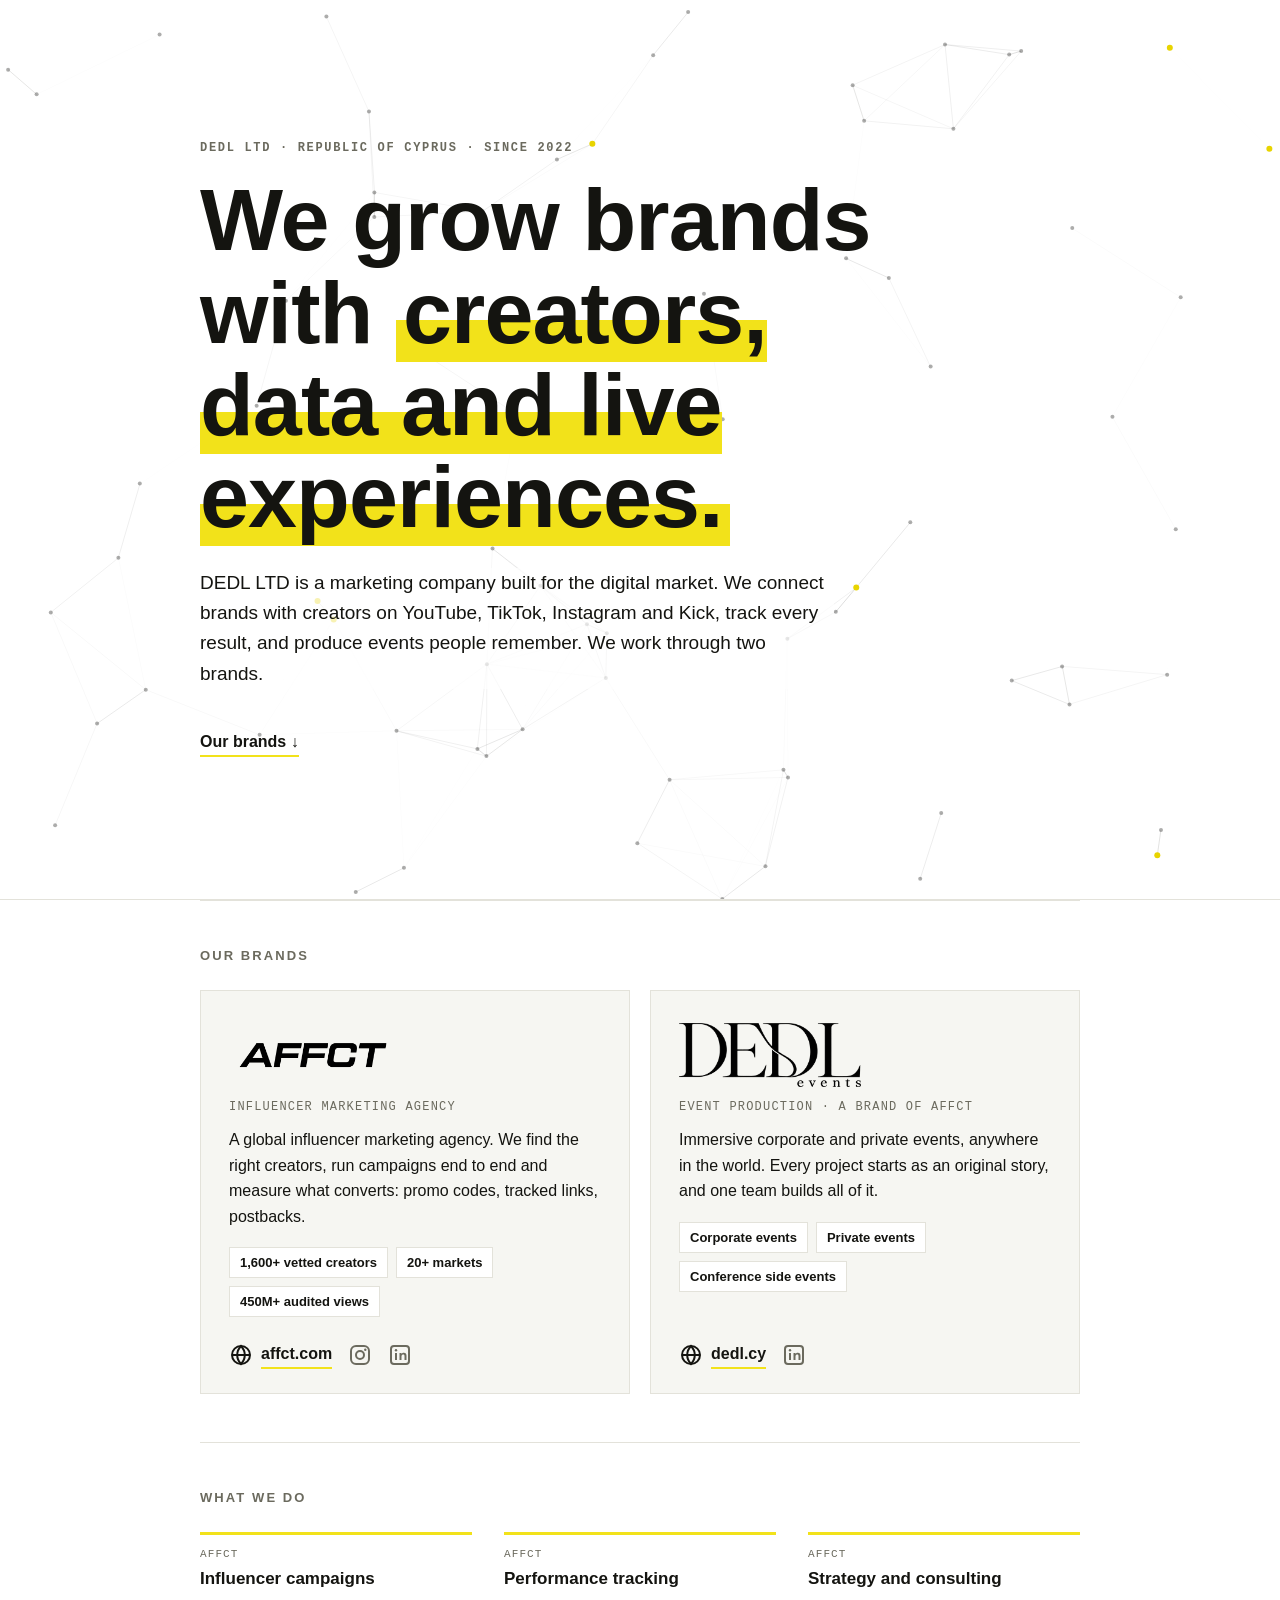
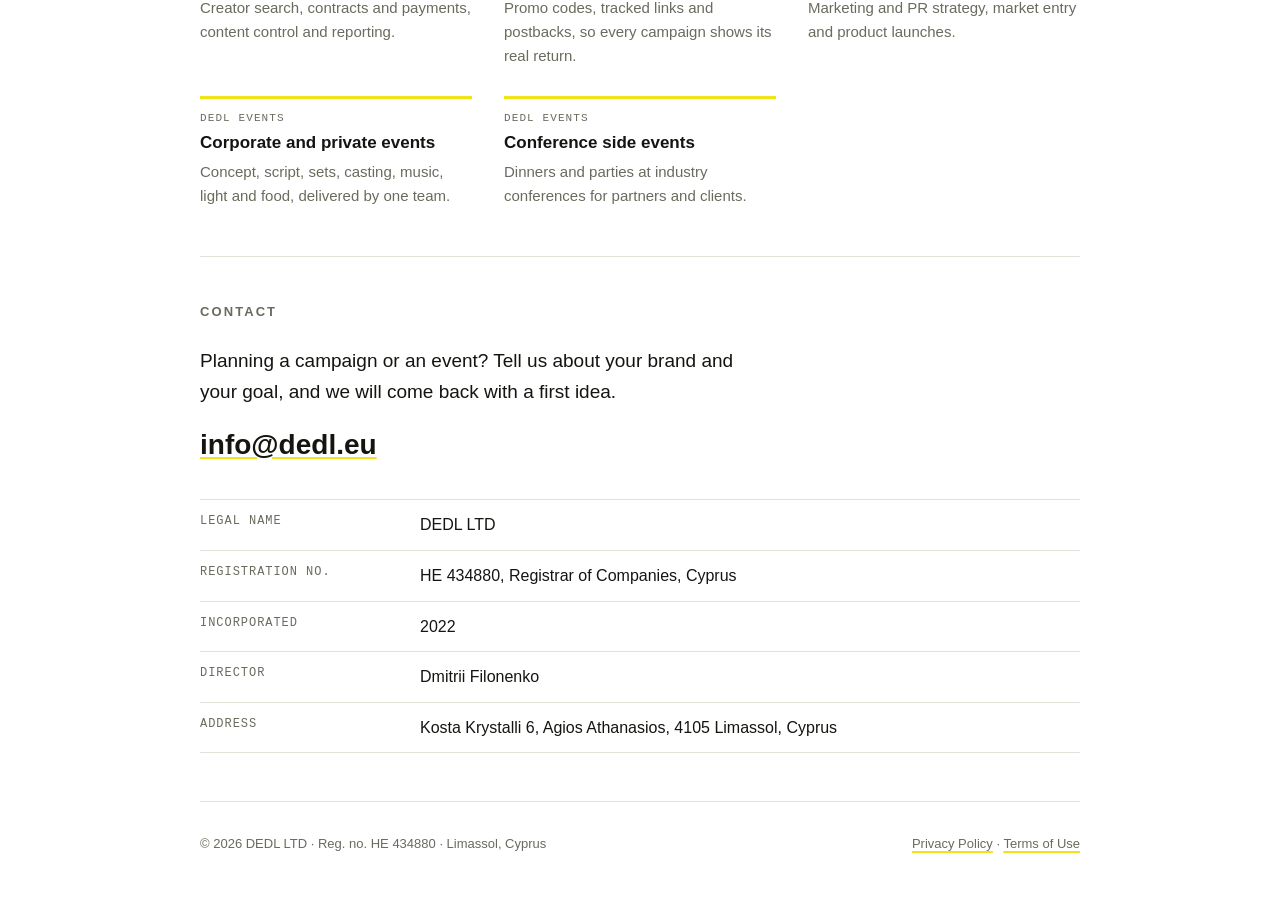
==== index.html @ c87e8627 "DEDL LTD corporate site Co-Authored-By: Claude Opus 5.5 <noreply@anthropic.com> Claude-Session: http" ====
<!doctype html><html lang="en"><head><meta charset="utf-8"><meta name="viewport" content="width=device-width,initial-scale=1">
<title>DEDL LTD</title><meta name="description" content="DEDL LTD (HE 434880) is a Cyprus company running AFFCT Influence Marketing Agency and DEDL Events."><link rel="stylesheet" href="style.css"></head><body>
<header class="screen">
  <canvas id="net" aria-hidden="true"></canvas>
  <div class="wrap hero">
    <p class="eyebrow">DEDL LTD · Republic of Cyprus · Since 2022</p>
    <h1>We grow brands with <em>creators, data and live experiences.</em></h1>
    <p class="lead">DEDL LTD is a marketing company built for the digital market. We connect brands with creators on YouTube, TikTok, Instagram and Kick, track every result, and produce events people remember. We work through two brands.</p>
    <a class="down" href="#brands">Our brands ↓</a>
  </div>
</header>

<div class="wrap">
<main>
  <section id="brands" aria-labelledby="h-brands">
    <h2 id="h-brands">Our brands</h2>
    <div class="brands">
      <article class="brand affct">
        <a class="logo" href="https://affct.com/" target="_blank" rel="noopener noreferrer" aria-label="AFFCT website"><img src="affct-logo.png" alt="AFFCT" width="630" height="240"></a>
        <p class="kind">Influencer marketing agency</p>
        <p>A global influencer marketing agency. We find the right creators, run campaigns end to end and measure what converts: promo codes, tracked links, postbacks.</p>
        <ul class="facts"><li>1,600+ vetted creators</li><li>20+ markets</li><li>450M+ audited views</li></ul>
        <div class="links">
          <a href="https://affct.com/" target="_blank" rel="noopener noreferrer" aria-label="AFFCT website"><svg viewBox="0 0 24 24" aria-hidden="true"><circle cx="12" cy="12" r="9" fill="none" stroke="currentColor" stroke-width="2"/><path d="M3 12h18M12 3c2.5 2.6 3.8 5.6 3.8 9s-1.3 6.4-3.8 9c-2.5-2.6-3.8-5.6-3.8-9S9.5 5.6 12 3z" fill="none" stroke="currentColor" stroke-width="2"/></svg><span>affct.com</span></a>
          <a class="icon" href="https://www.instagram.com/affct.official" target="_blank" rel="noopener noreferrer" aria-label="AFFCT on Instagram"><svg viewBox="0 0 24 24" aria-hidden="true"><rect x="3" y="3" width="18" height="18" rx="5" fill="none" stroke="currentColor" stroke-width="2"/><circle cx="12" cy="12" r="4" fill="none" stroke="currentColor" stroke-width="2"/><circle cx="17.3" cy="6.7" r="1.2" fill="currentColor"/></svg></a>
          <a class="icon" href="https://www.linkedin.com/company/affct" target="_blank" rel="noopener noreferrer" aria-label="AFFCT on LinkedIn"><svg viewBox="0 0 24 24" aria-hidden="true"><rect x="3" y="3" width="18" height="18" rx="3" fill="none" stroke="currentColor" stroke-width="2"/><rect x="7" y="10" width="2" height="7" fill="currentColor"/><circle cx="8" cy="7.2" r="1.2" fill="currentColor"/><path d="M11.5 17v-7h2v1.1c.5-.8 1.4-1.3 2.4-1.3 1.8 0 2.6 1.1 2.6 3V17h-2v-3.9c0-1-.4-1.6-1.2-1.6-.9 0-1.8.6-1.8 1.8V17z" fill="currentColor"/></svg></a>
        </div>
      </article>
      <article class="brand events">
        <a class="logo" href="https://dedl.cy/" target="_blank" rel="noopener noreferrer" aria-label="DEDL Events website"><img src="dedl-events-logo.webp" alt="DEDL Events" width="600" height="215"></a>
        <p class="kind">Event production · a brand of AFFCT</p>
        <p>Immersive corporate and private events, anywhere in the world. Every project starts as an original story, and one team builds all of it.</p>
        <ul class="facts"><li>Corporate events</li><li>Private events</li><li>Conference side events</li></ul>
        <div class="links">
          <a href="https://dedl.cy/" target="_blank" rel="noopener noreferrer" aria-label="DEDL Events website"><svg viewBox="0 0 24 24" aria-hidden="true"><circle cx="12" cy="12" r="9" fill="none" stroke="currentColor" stroke-width="2"/><path d="M3 12h18M12 3c2.5 2.6 3.8 5.6 3.8 9s-1.3 6.4-3.8 9c-2.5-2.6-3.8-5.6-3.8-9S9.5 5.6 12 3z" fill="none" stroke="currentColor" stroke-width="2"/></svg><span>dedl.cy</span></a>
          <a class="icon" href="https://www.linkedin.com/company/dedl-events" target="_blank" rel="noopener noreferrer" aria-label="DEDL Events on LinkedIn"><svg viewBox="0 0 24 24" aria-hidden="true"><rect x="3" y="3" width="18" height="18" rx="3" fill="none" stroke="currentColor" stroke-width="2"/><rect x="7" y="10" width="2" height="7" fill="currentColor"/><circle cx="8" cy="7.2" r="1.2" fill="currentColor"/><path d="M11.5 17v-7h2v1.1c.5-.8 1.4-1.3 2.4-1.3 1.8 0 2.6 1.1 2.6 3V17h-2v-3.9c0-1-.4-1.6-1.2-1.6-.9 0-1.8.6-1.8 1.8V17z" fill="currentColor"/></svg></a>
        </div>
      </article>
    </div>
  </section>

  <section id="services" aria-labelledby="h-services">
    <h2 id="h-services">What we do</h2>
    <div class="services">
      <div class="svc"><span class="by">AFFCT</span><h3>Influencer campaigns</h3><p>Creator search, contracts and payments, content control and reporting.</p></div>
      <div class="svc"><span class="by">AFFCT</span><h3>Performance tracking</h3><p>Promo codes, tracked links and postbacks, so every campaign shows its real return.</p></div>
      <div class="svc"><span class="by">AFFCT</span><h3>Strategy and consulting</h3><p>Marketing and PR strategy, market entry and product launches.</p></div>
      <div class="svc"><span class="by">DEDL Events</span><h3>Corporate and private events</h3><p>Concept, script, sets, casting, music, light and food, delivered by one team.</p></div>
      <div class="svc"><span class="by">DEDL Events</span><h3>Conference side events</h3><p>Dinners and parties at industry conferences for partners and clients.</p></div>
    </div>
  </section>

  <section id="contact" aria-labelledby="h-contact">
    <h2 id="h-contact">Contact</h2>
    <p class="pitch">Planning a campaign or an event? Tell us about your brand and your goal, and we will come back with a first idea.</p>
    <p class="contact"><a href="mailto:info@dedl.eu">info@dedl.eu</a></p>
    <dl class="ledger">
      <dt>Legal name</dt><dd>DEDL LTD</dd>
      <dt>Registration no.</dt><dd>HE 434880, Registrar of Companies, Cyprus</dd>
      <dt>Incorporated</dt><dd>2022</dd>
      <dt>Director</dt><dd>Dmitrii Filonenko</dd>
      <dt>Address</dt><dd>Kosta Krystalli 6, Agios Athanasios, 4105 Limassol, Cyprus</dd>
    </dl>
  </section>
</main>

<footer>
  <span>© 2026 DEDL LTD · Reg. no. HE 434880 · Limassol, Cyprus</span>
  <span><a href="privacy.html" target="_blank" rel="noopener noreferrer">Privacy Policy</a> · <a href="terms.html" target="_blank" rel="noopener noreferrer">Terms of Use</a></span>
</footer>
</div>
<script>
(function(){
  var c=document.getElementById('net'); if(!c||!c.getContext) return;
  var x=c.getContext('2d'), w,h,dpr,pts=[], reduce=window.matchMedia&&matchMedia('(prefers-reduced-motion: reduce)').matches;
  function size(){ dpr=Math.min(window.devicePixelRatio||1,2); w=c.clientWidth; h=c.clientHeight; c.width=w*dpr; c.height=h*dpr; x.setTransform(dpr,0,0,dpr,0,0);
    var n=Math.round(Math.min(90,Math.max(30,w*h/16000))); pts=[];
    for(var i=0;i<n;i++) pts.push({x:Math.random()*w,y:Math.random()*h,vx:(Math.random()-.5)*.35,vy:(Math.random()-.5)*.35,hot:Math.random()<.12}); }
  function draw(){ x.clearRect(0,0,w,h); var L=Math.min(150,w/6);
    for(var i=0;i<pts.length;i++){ var p=pts[i];
      if(!reduce){ p.x+=p.vx; p.y+=p.vy; if(p.x<0||p.x>w) p.vx*=-1; if(p.y<0||p.y>h) p.vy*=-1; }
      for(var j=i+1;j<pts.length;j++){ var q=pts[j],dx=p.x-q.x,dy=p.y-q.y,d=Math.sqrt(dx*dx+dy*dy);
        if(d<L){ x.strokeStyle='rgba(20,20,16,'+(0.14*(1-d/L))+')'; x.lineWidth=1; x.beginPath(); x.moveTo(p.x,p.y); x.lineTo(q.x,q.y); x.stroke(); } } }
    for(var k=0;k<pts.length;k++){ var r=pts[k]; x.fillStyle=r.hot?'#e8d400':'rgba(20,20,16,.35)'; x.beginPath(); x.arc(r.x,r.y,r.hot?3:2,0,6.283); x.fill(); }
    if(!reduce) requestAnimationFrame(draw); }
  size(); draw(); window.addEventListener('resize',function(){ size(); if(reduce) draw(); });
})();
</script>
</body></html>
---- style.css ----
/* Layout: single column on white; yellow marker highlight carries over from the neon draft; brands as two side-by-side blocks */
:root{
  --ink:#ffffff; --panel:#f6f6f2; --line:#e3e2da;
  --neon:#f2e21a; --text:#141410; --muted:#6b6a5e; --link:#141410; --affct:#6b3cf5; --events:#c8102e;
  --display:"Arial Black","Helvetica Neue",Helvetica,Arial,sans-serif;
  --body:"Helvetica Neue",Helvetica,Arial,system-ui,sans-serif;
  --mono:ui-monospace,"SFMono-Regular",Menlo,Consolas,monospace;
  color-scheme:light;
}
*{box-sizing:border-box}
html{background:var(--ink)}
body{margin:0;background:var(--ink);color:var(--text);font:16px/1.6 var(--body);
  padding-left:max(16px,env(safe-area-inset-left,0px));padding-right:max(16px,env(safe-area-inset-right,0px))}
.wrap{max-width:880px;margin:0 auto}
a{color:var(--link);text-underline-offset:3px;text-decoration-color:var(--neon);text-decoration-thickness:2px}
a:focus-visible{outline:2px solid var(--text);outline-offset:3px}
header.top{display:flex;justify-content:space-between;align-items:center;gap:16px;flex-wrap:wrap;padding-block:24px;border-bottom:1px solid var(--line)}
.mark{font:900 22px/1 var(--display);letter-spacing:.08em;color:var(--text);text-decoration:none;background:linear-gradient(transparent 55%,var(--neon) 55%);padding:0 2px}
nav{display:flex;gap:20px;flex-wrap:wrap;font-size:14px;letter-spacing:.04em}
nav a{color:var(--text);text-decoration:none}
nav a:hover{text-decoration:underline;text-decoration-color:var(--neon);text-decoration-thickness:2px}
.hero{padding-block:72px 56px}
.eyebrow{font:600 12px/1 var(--mono);letter-spacing:.14em;text-transform:uppercase;color:var(--muted);margin:0 0 20px}
h1{font:900 clamp(34px,6vw,60px)/1.05 var(--display);margin:0 0 24px;text-wrap:balance;letter-spacing:-.01em}
h1 em{font-style:normal;background:linear-gradient(transparent 58%,var(--neon) 58%);padding:0 .08em}
.lead{font-size:19px;max-width:60ch;color:var(--text);margin:0}
section{padding-block:48px;border-top:1px solid var(--line)}
h2{font:900 13px/1 var(--display);letter-spacing:.16em;text-transform:uppercase;color:var(--muted);margin:0 0 28px}
.lines{display:grid;grid-template-columns:1fr;gap:20px}
.line{background:var(--panel);border:1px solid var(--line);padding:24px;min-width:0}
.line.main{border-color:var(--neon)}
.line h3{font:900 22px/1.2 var(--display);margin:0 0 6px}
.tag{font:500 12px/1 var(--mono);letter-spacing:.1em;text-transform:uppercase;color:var(--muted);margin:0 0 14px}
.line p{margin:0 0 10px;max-width:62ch}
.line ul{margin:0;padding-left:18px;color:var(--text)}
.sub{margin-top:18px;padding-top:18px;border-top:1px dashed var(--line);display:grid;gap:18px}
.sub h4{font:700 17px/1.3 var(--body);margin:0 0 4px;color:var(--text)}
.sub h4 span{color:var(--muted);font-weight:400;font-size:14px}
.about p{max-width:62ch;margin:0 0 12px}
dl.ledger{display:grid;grid-template-columns:minmax(140px,220px) 1fr;margin:0;border-top:1px solid var(--line)}
dl.ledger dt,dl.ledger dd{margin:0;padding:12px 0;border-bottom:1px solid var(--line);min-width:0}
dl.ledger dt{font:500 12px/1.6 var(--mono);letter-spacing:.08em;text-transform:uppercase;color:var(--muted);padding-right:16px}
dl.ledger dd{font-variant-numeric:tabular-nums}
footer{padding-block:32px 48px;border-top:1px solid var(--line);font-size:13px;color:var(--muted);display:flex;justify-content:space-between;gap:12px;flex-wrap:wrap}
footer a{color:var(--muted)}
.legal h1{font-size:clamp(28px,5vw,40px)}
.legal h2{margin-top:36px;margin-bottom:12px}
.legal p,.legal li{max-width:68ch}
@media (max-width:560px){dl.ledger{grid-template-columns:1fr} dl.ledger dt{border-bottom:0;padding-bottom:0} .hero{padding-block:48px 40px}}
@media (prefers-reduced-motion:reduce){*{transition:none!important}}

.screen{position:relative;min-height:100vh;min-height:100svh;display:flex;align-items:center;margin-left:calc(-1*max(16px,env(safe-area-inset-left,0px)));margin-right:calc(-1*max(16px,env(safe-area-inset-right,0px)));padding-left:max(16px,env(safe-area-inset-left,0px));padding-right:max(16px,env(safe-area-inset-right,0px));overflow:hidden;border-bottom:1px solid var(--line)}
#net{position:absolute;inset:0;width:100%;height:100%;display:block}
.screen .hero{position:relative;width:100%;padding-block:96px}
.screen h1{font-size:clamp(40px,7.5vw,88px);max-width:14ch}
.screen .lead{background:rgba(255,255,255,.7)}
.down{display:inline-block;margin-top:40px;font-weight:600;text-decoration:none;border-bottom:2px solid var(--neon)}
.brands{display:grid;grid-template-columns:repeat(auto-fit,minmax(min(100%,340px),1fr));gap:20px}
.brand{background:var(--panel);border:1px solid var(--line);padding:32px 28px 24px;display:flex;flex-direction:column;gap:14px;min-width:0}
.brand p{margin:0}
.kind{font:500 12px/1 var(--mono);letter-spacing:.1em;text-transform:uppercase;color:var(--muted)}
.logo{display:block;height:64px;text-decoration:none;color:var(--text);transition:color .3s ease}
.logo img{display:block;height:100%;width:auto;max-width:100%;filter:grayscale(1) brightness(0);transition:filter .3s ease}
.brand:hover .logo img,.logo:focus-visible img{filter:none}
.wordmark{display:flex;align-items:center;height:100%;font:900 52px/1 var(--display);letter-spacing:-.01em}
.affct:hover .logo,.affct .logo:focus-visible{color:var(--affct)}
.facts{margin:4px 0 0;padding:0;list-style:none;display:flex;flex-wrap:wrap;gap:8px}
.facts li{font:600 13px/1 var(--body);padding:8px 10px;background:var(--ink);border:1px solid var(--line)}
.links{margin-top:auto;padding-top:10px;display:flex;align-items:center;gap:16px}
.links a{display:inline-flex;align-items:center;gap:8px;color:var(--text);text-decoration:none;font-weight:600}
.links svg{width:24px;height:24px;flex:none}
.links a.icon{color:var(--muted)}
.links a:hover,.links a:focus-visible{color:var(--text)}
.links a:first-child span{border-bottom:2px solid var(--neon)}
.services{display:grid;grid-template-columns:repeat(auto-fit,minmax(min(100%,250px),1fr));gap:28px 32px}
.svc{min-width:0;border-top:3px solid var(--neon);padding-top:14px}
.svc h3{font:700 17px/1.3 var(--body);margin:0 0 6px}
.svc p{margin:0;color:var(--muted);font-size:15px}
.svc .by{font:500 11px/1 var(--mono);letter-spacing:.1em;text-transform:uppercase;color:var(--muted);display:block;margin-bottom:8px}
.pitch{font-size:19px;max-width:52ch;margin:0 0 20px}
.contact{display:flex;flex-wrap:wrap;gap:12px 40px;font:700 clamp(22px,3vw,28px)/1.3 var(--body);margin:0 0 36px}
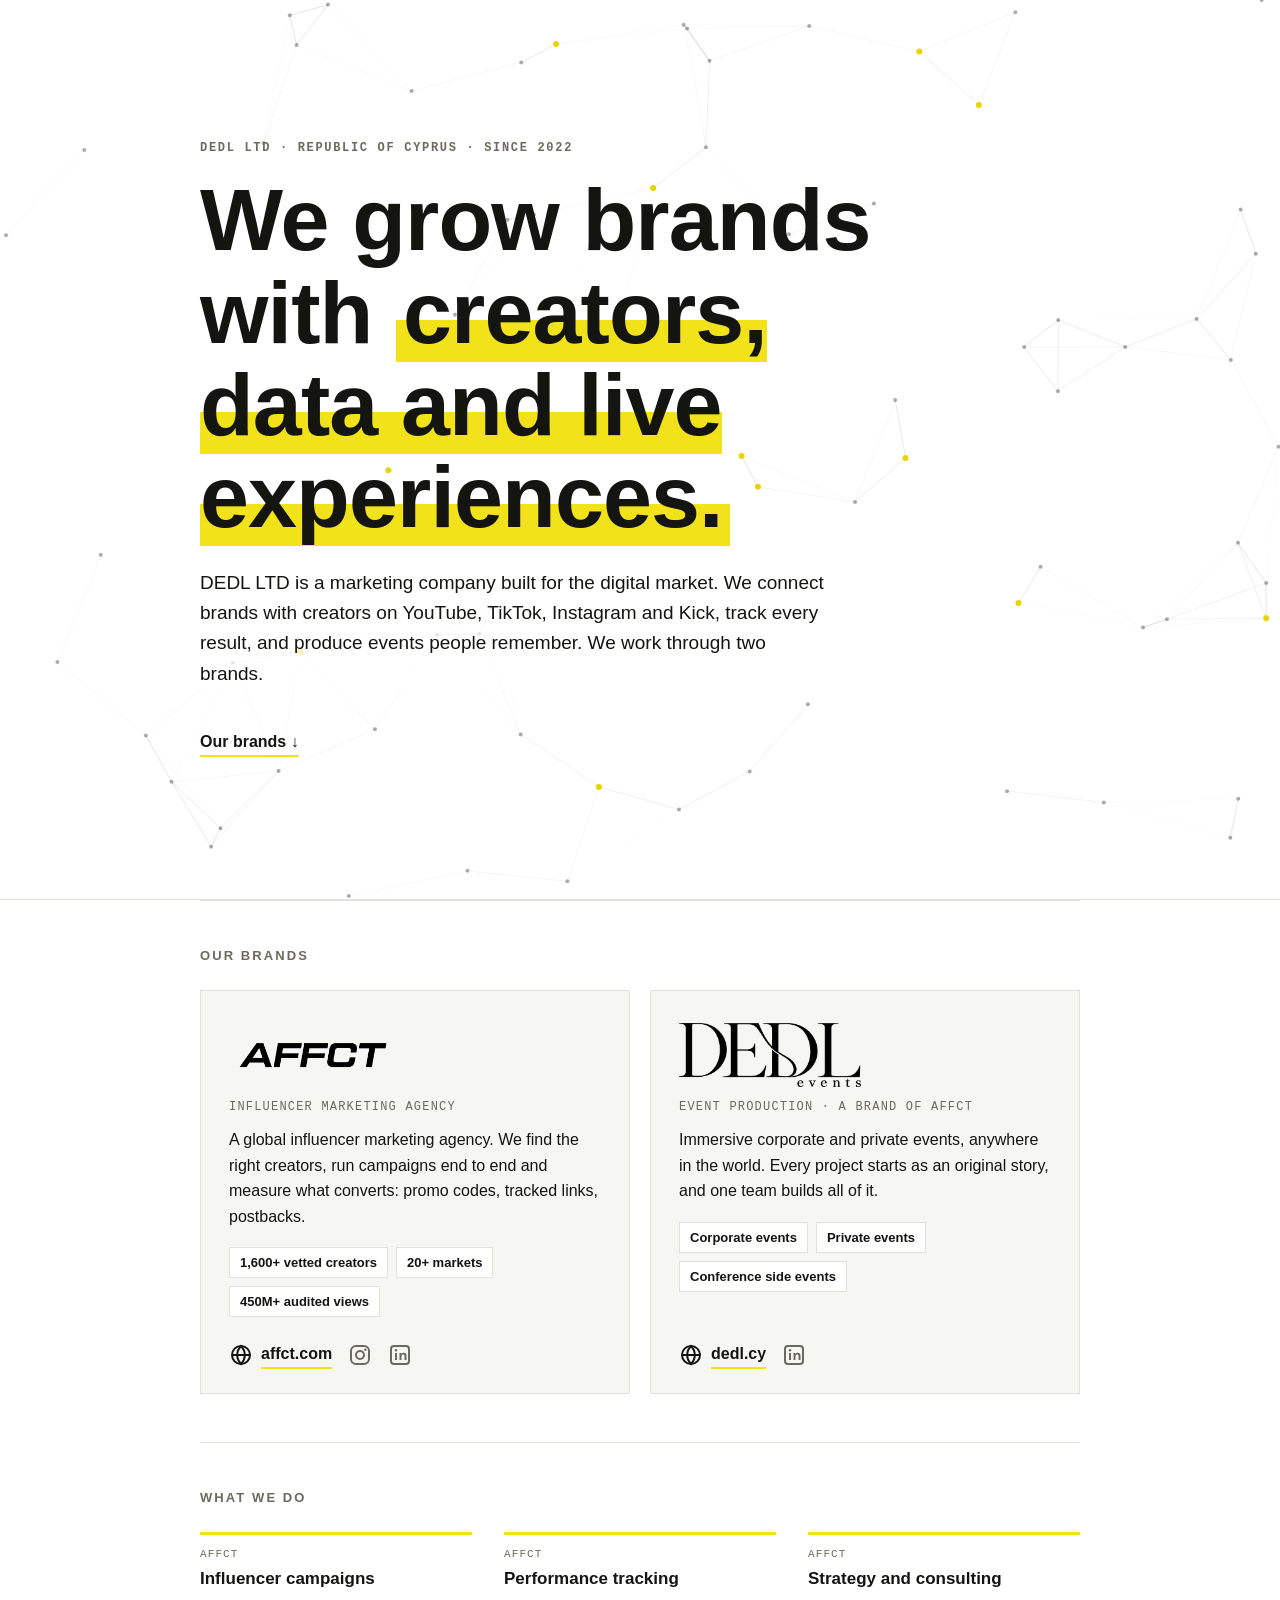
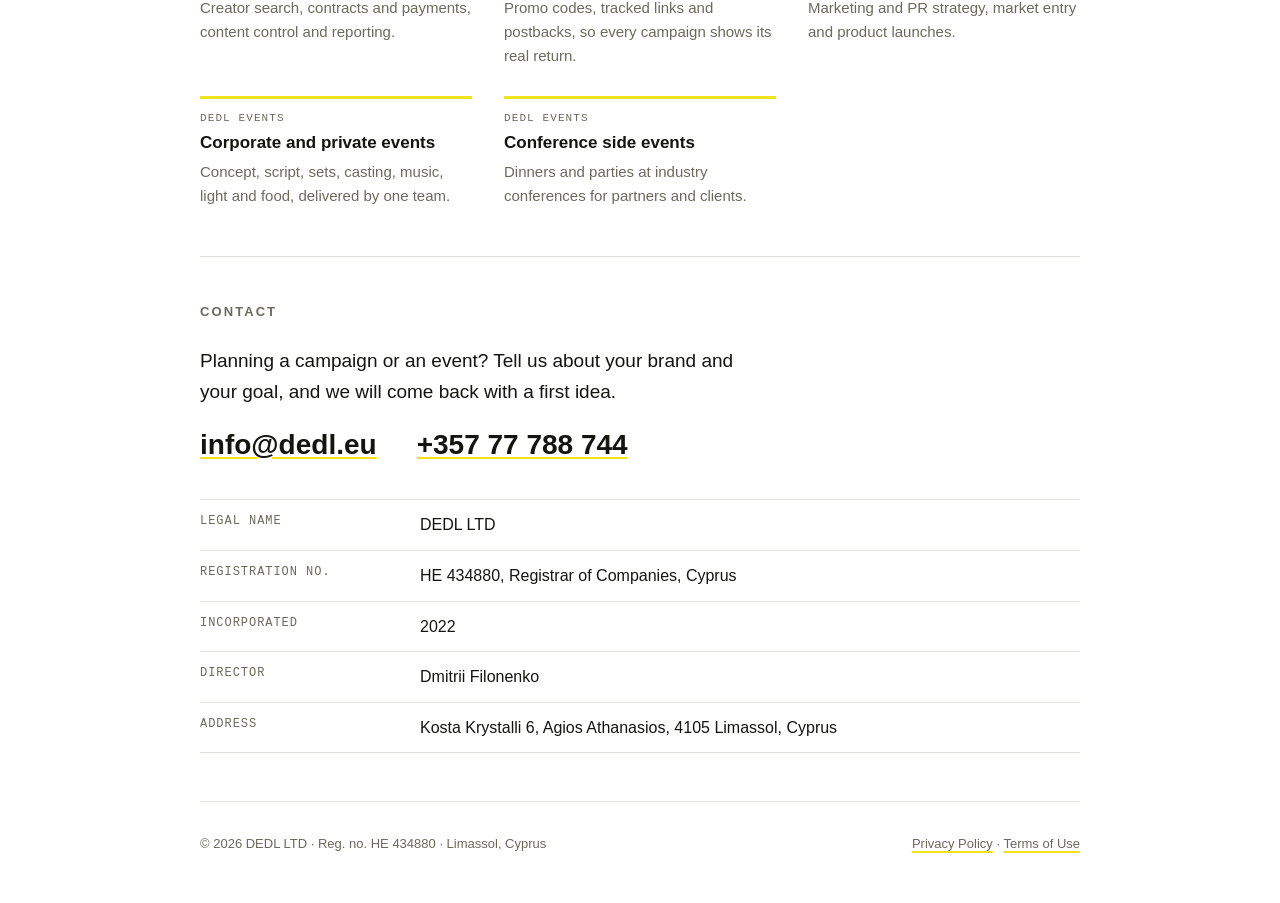
==== commit cea5e2dc: "Add official phone number Co-Authored-By: Claude Opus 5.5 <noreply@anthropic.com> Claude-Session: ht" ====
--- a/index.html
+++ b/index.html
@@ -53,7 +53,7 @@
   <section id="contact" aria-labelledby="h-contact">
     <h2 id="h-contact">Contact</h2>
     <p class="pitch">Planning a campaign or an event? Tell us about your brand and your goal, and we will come back with a first idea.</p>
-    <p class="contact"><a href="mailto:info@dedl.eu">info@dedl.eu</a></p>
+    <p class="contact"><a href="mailto:info@dedl.eu">info@dedl.eu</a><a href="tel:+35777788744">+357 77 788 744</a></p>
     <dl class="ledger">
       <dt>Legal name</dt><dd>DEDL LTD</dd>
       <dt>Registration no.</dt><dd>HE 434880, Registrar of Companies, Cyprus</dd>
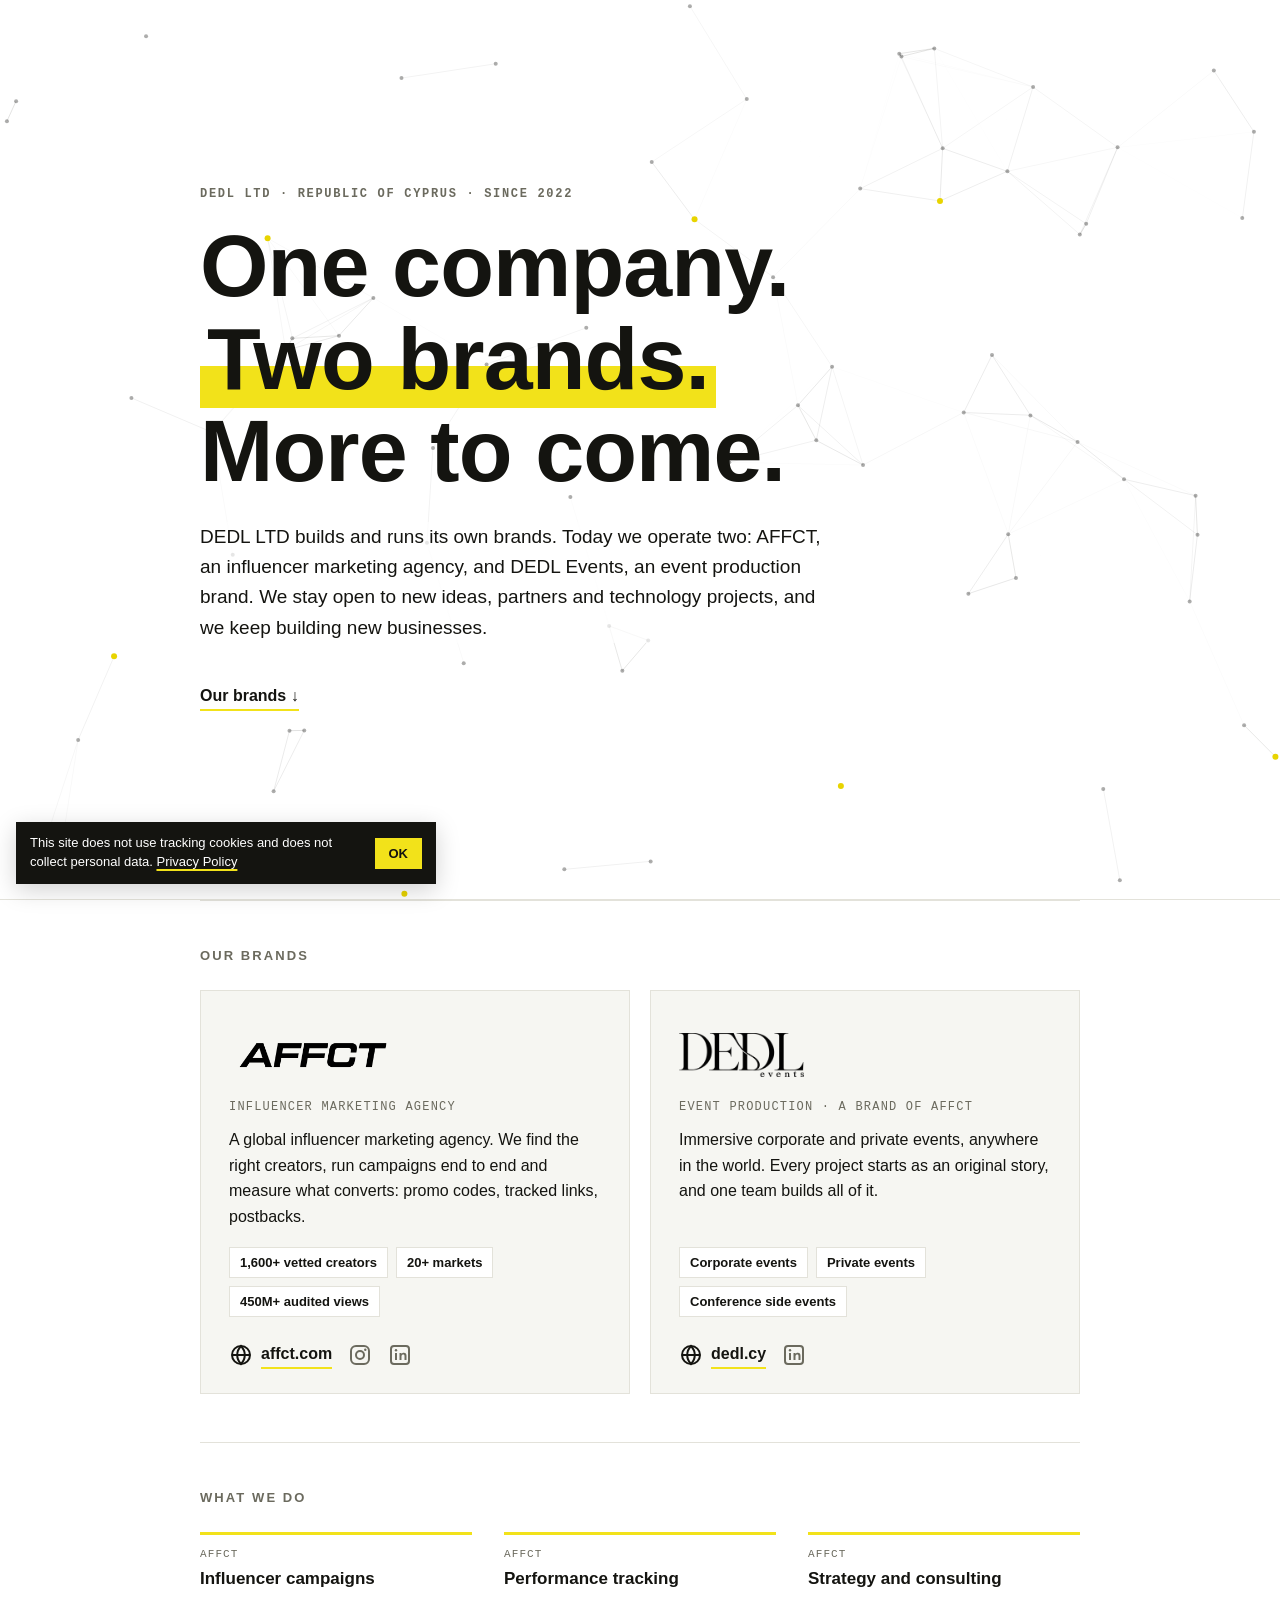
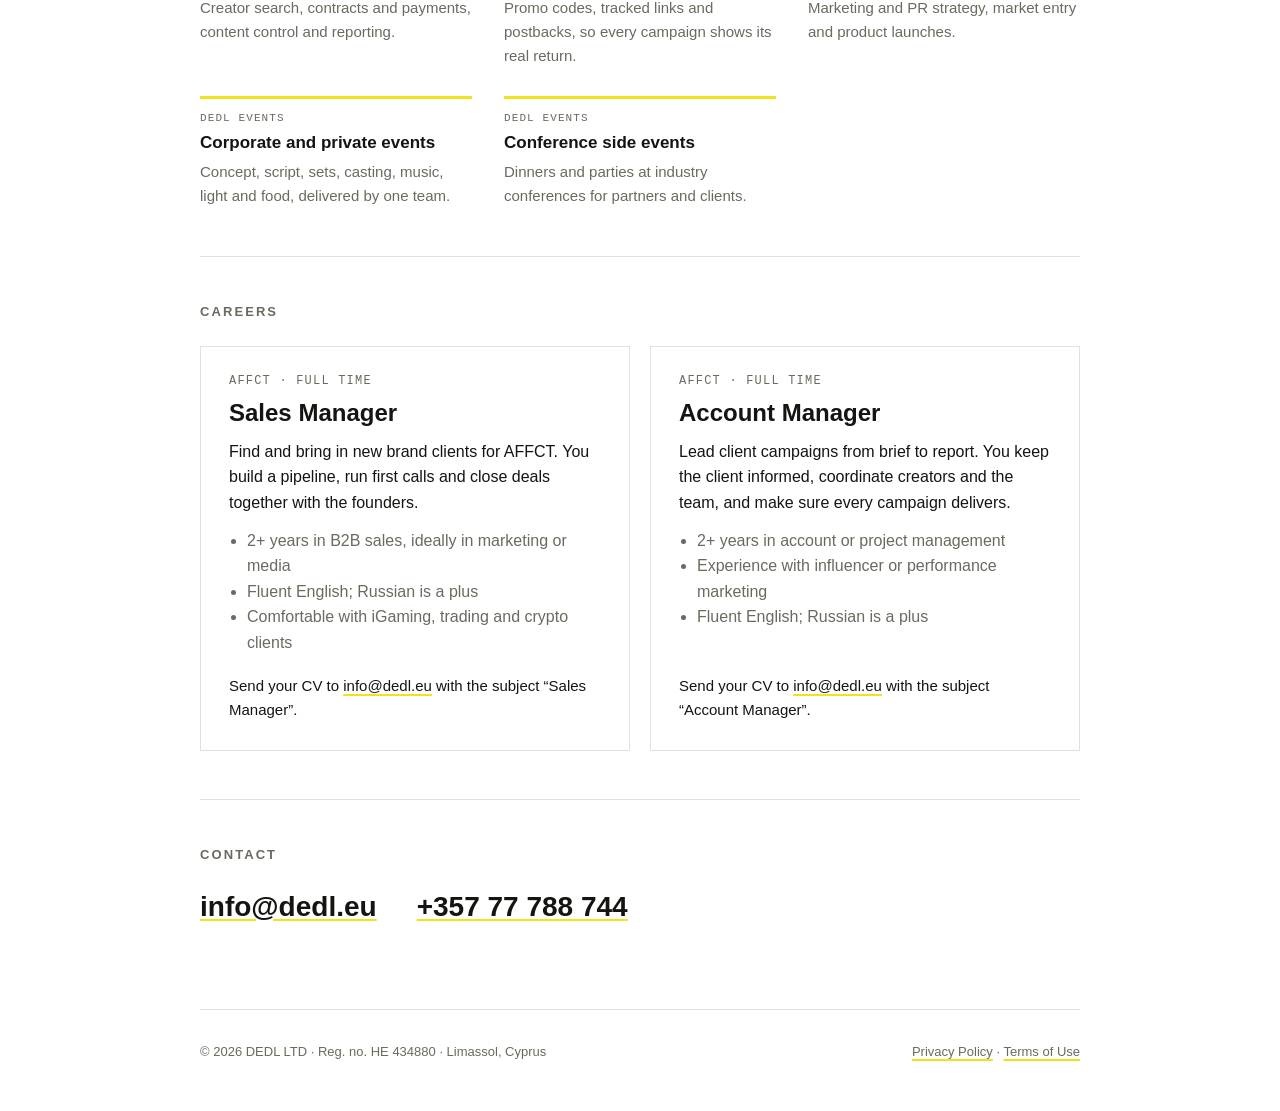
==== commit 8a80d369: "Reposition as brand-building company, add careers and privacy notice, remove address Co-Authored-By:" ====
--- a/index.html
+++ b/index.html
@@ -1,11 +1,11 @@
 <!doctype html><html lang="en"><head><meta charset="utf-8"><meta name="viewport" content="width=device-width,initial-scale=1">
-<title>DEDL LTD</title><meta name="description" content="DEDL LTD (HE 434880) is a Cyprus company running AFFCT Influence Marketing Agency and DEDL Events."><link rel="stylesheet" href="style.css"></head><body>
+<title>DEDL LTD</title><meta name="description" content="DEDL LTD (HE 434880) is a Cyprus company that builds and runs its own brands: AFFCT and DEDL Events."><link rel="stylesheet" href="style.css"></head><body>
 <header class="screen">
   <canvas id="net" aria-hidden="true"></canvas>
   <div class="wrap hero">
     <p class="eyebrow">DEDL LTD · Republic of Cyprus · Since 2022</p>
-    <h1>We grow brands with <em>creators, data and live experiences.</em></h1>
-    <p class="lead">DEDL LTD is a marketing company built for the digital market. We connect brands with creators on YouTube, TikTok, Instagram and Kick, track every result, and produce events people remember. We work through two brands.</p>
+    <h1>One company. <em>Two brands.</em> More to come.</h1>
+    <p class="lead">DEDL LTD builds and runs its own brands. Today we operate two: AFFCT, an influencer marketing agency, and DEDL Events, an event production brand. We stay open to new ideas, partners and technology projects, and we keep building new businesses.</p>
     <a class="down" href="#brands">Our brands ↓</a>
   </div>
 </header>
@@ -50,17 +50,29 @@
     </div>
   </section>
 
+  <section id="careers" aria-labelledby="h-careers">
+    <h2 id="h-careers">Careers</h2>
+    <div class="jobs">
+      <article class="job">
+        <p class="kind">AFFCT · Full time</p>
+        <h3>Sales Manager</h3>
+        <p>Find and bring in new brand clients for AFFCT. You build a pipeline, run first calls and close deals together with the founders.</p>
+        <ul><li>2+ years in B2B sales, ideally in marketing or media</li><li>Fluent English; Russian is a plus</li><li>Comfortable with iGaming, trading and crypto clients</li></ul>
+        <p class="apply">Send your CV to <a href="mailto:info@dedl.eu?subject=Sales%20Manager">info@dedl.eu</a> with the subject “Sales Manager”.</p>
+      </article>
+      <article class="job">
+        <p class="kind">AFFCT · Full time</p>
+        <h3>Account Manager</h3>
+        <p>Lead client campaigns from brief to report. You keep the client informed, coordinate creators and the team, and make sure every campaign delivers.</p>
+        <ul><li>2+ years in account or project management</li><li>Experience with influencer or performance marketing</li><li>Fluent English; Russian is a plus</li></ul>
+        <p class="apply">Send your CV to <a href="mailto:info@dedl.eu?subject=Account%20Manager">info@dedl.eu</a> with the subject “Account Manager”.</p>
+      </article>
+    </div>
+  </section>
+
   <section id="contact" aria-labelledby="h-contact">
     <h2 id="h-contact">Contact</h2>
-    <p class="pitch">Planning a campaign or an event? Tell us about your brand and your goal, and we will come back with a first idea.</p>
     <p class="contact"><a href="mailto:info@dedl.eu">info@dedl.eu</a><a href="tel:+35777788744">+357 77 788 744</a></p>
-    <dl class="ledger">
-      <dt>Legal name</dt><dd>DEDL LTD</dd>
-      <dt>Registration no.</dt><dd>HE 434880, Registrar of Companies, Cyprus</dd>
-      <dt>Incorporated</dt><dd>2022</dd>
-      <dt>Director</dt><dd>Dmitrii Filonenko</dd>
-      <dt>Address</dt><dd>Kosta Krystalli 6, Agios Athanasios, 4105 Limassol, Cyprus</dd>
-    </dl>
   </section>
 </main>
 
@@ -86,4 +98,16 @@
   size(); draw(); window.addEventListener('resize',function(){ size(); if(reduce) draw(); });
 })();
 </script>
+<div class="notice" id="notice" role="region" aria-label="Privacy notice" hidden>
+  <p>This site does not use tracking cookies and does not collect personal data. <a href="privacy.html" target="_blank" rel="noopener noreferrer">Privacy Policy</a></p>
+  <button type="button" id="notice-ok">OK</button>
+</div>
+<script>
+(function(){
+  var n=document.getElementById('notice'), k='dedl-notice-ok', seen=false;
+  try{ seen=localStorage.getItem(k)==='1'; }catch(e){}
+  if(!seen) n.hidden=false;
+  document.getElementById('notice-ok').addEventListener('click',function(){ n.hidden=true; try{ localStorage.setItem(k,'1'); }catch(e){} });
+})();
+</script>
 </body></html>
--- a/style.css
+++ b/style.css
@@ -56,7 +56,7 @@
 .screen .lead{background:rgba(255,255,255,.7)}
 .down{display:inline-block;margin-top:40px;font-weight:600;text-decoration:none;border-bottom:2px solid var(--neon)}
 .brands{display:grid;grid-template-columns:repeat(auto-fit,minmax(min(100%,340px),1fr));gap:20px}
-.brand{background:var(--panel);border:1px solid var(--line);padding:32px 28px 24px;display:flex;flex-direction:column;gap:14px;min-width:0}
+.brand{background:var(--panel);border:1px solid var(--line);padding:32px 28px 24px;display:grid;grid-row:span 5;grid-template-rows:subgrid;row-gap:14px;min-width:0}
 .brand p{margin:0}
 .kind{font:500 12px/1 var(--mono);letter-spacing:.1em;text-transform:uppercase;color:var(--muted)}
 .logo{display:block;height:64px;text-decoration:none;color:var(--text);transition:color .3s ease}
@@ -66,7 +66,7 @@
 .affct:hover .logo,.affct .logo:focus-visible{color:var(--affct)}
 .facts{margin:4px 0 0;padding:0;list-style:none;display:flex;flex-wrap:wrap;gap:8px}
 .facts li{font:600 13px/1 var(--body);padding:8px 10px;background:var(--ink);border:1px solid var(--line)}
-.links{margin-top:auto;padding-top:10px;display:flex;align-items:center;gap:16px}
+.links{align-self:end;padding-top:10px;display:flex;align-items:center;gap:16px}
 .links a{display:inline-flex;align-items:center;gap:8px;color:var(--text);text-decoration:none;font-weight:600}
 .links svg{width:24px;height:24px;flex:none}
 .links a.icon{color:var(--muted)}
@@ -79,3 +79,17 @@
 .svc .by{font:500 11px/1 var(--mono);letter-spacing:.1em;text-transform:uppercase;color:var(--muted);display:block;margin-bottom:8px}
 .pitch{font-size:19px;max-width:52ch;margin:0 0 20px}
 .contact{display:flex;flex-wrap:wrap;gap:12px 40px;font:700 clamp(22px,3vw,28px)/1.3 var(--body);margin:0 0 36px}
+
+.logo{display:flex;align-items:center}
+.events .logo img{height:44px}
+.jobs{display:grid;grid-template-columns:repeat(auto-fit,minmax(min(100%,340px),1fr));gap:20px}
+.job{border:1px solid var(--line);padding:28px;display:flex;flex-direction:column;gap:12px;min-width:0}
+.job h3{font:900 24px/1.15 var(--display);margin:0}
+.job p{margin:0}
+.job ul{margin:0;padding-left:18px;color:var(--muted)}
+.job .apply{margin-top:auto;padding-top:6px;font-size:15px}
+.notice{position:fixed;left:max(16px,env(safe-area-inset-left,0px));bottom:calc(16px + env(safe-area-inset-bottom,0px));z-index:20;max-width:min(420px,calc(100vw - 32px));display:flex;align-items:center;gap:14px;padding:12px 14px;background:var(--text);color:var(--ink);font-size:13px;line-height:1.45;box-shadow:0 6px 24px rgba(0,0,0,.18)}
+.notice p{margin:0}
+.notice a{color:var(--ink);text-decoration-color:var(--neon)}
+.notice button{flex:none;font:700 13px/1 var(--body);padding:9px 14px;border:0;background:var(--neon);color:var(--text);cursor:pointer}
+.notice button:focus-visible{outline:2px solid var(--ink);outline-offset:2px}
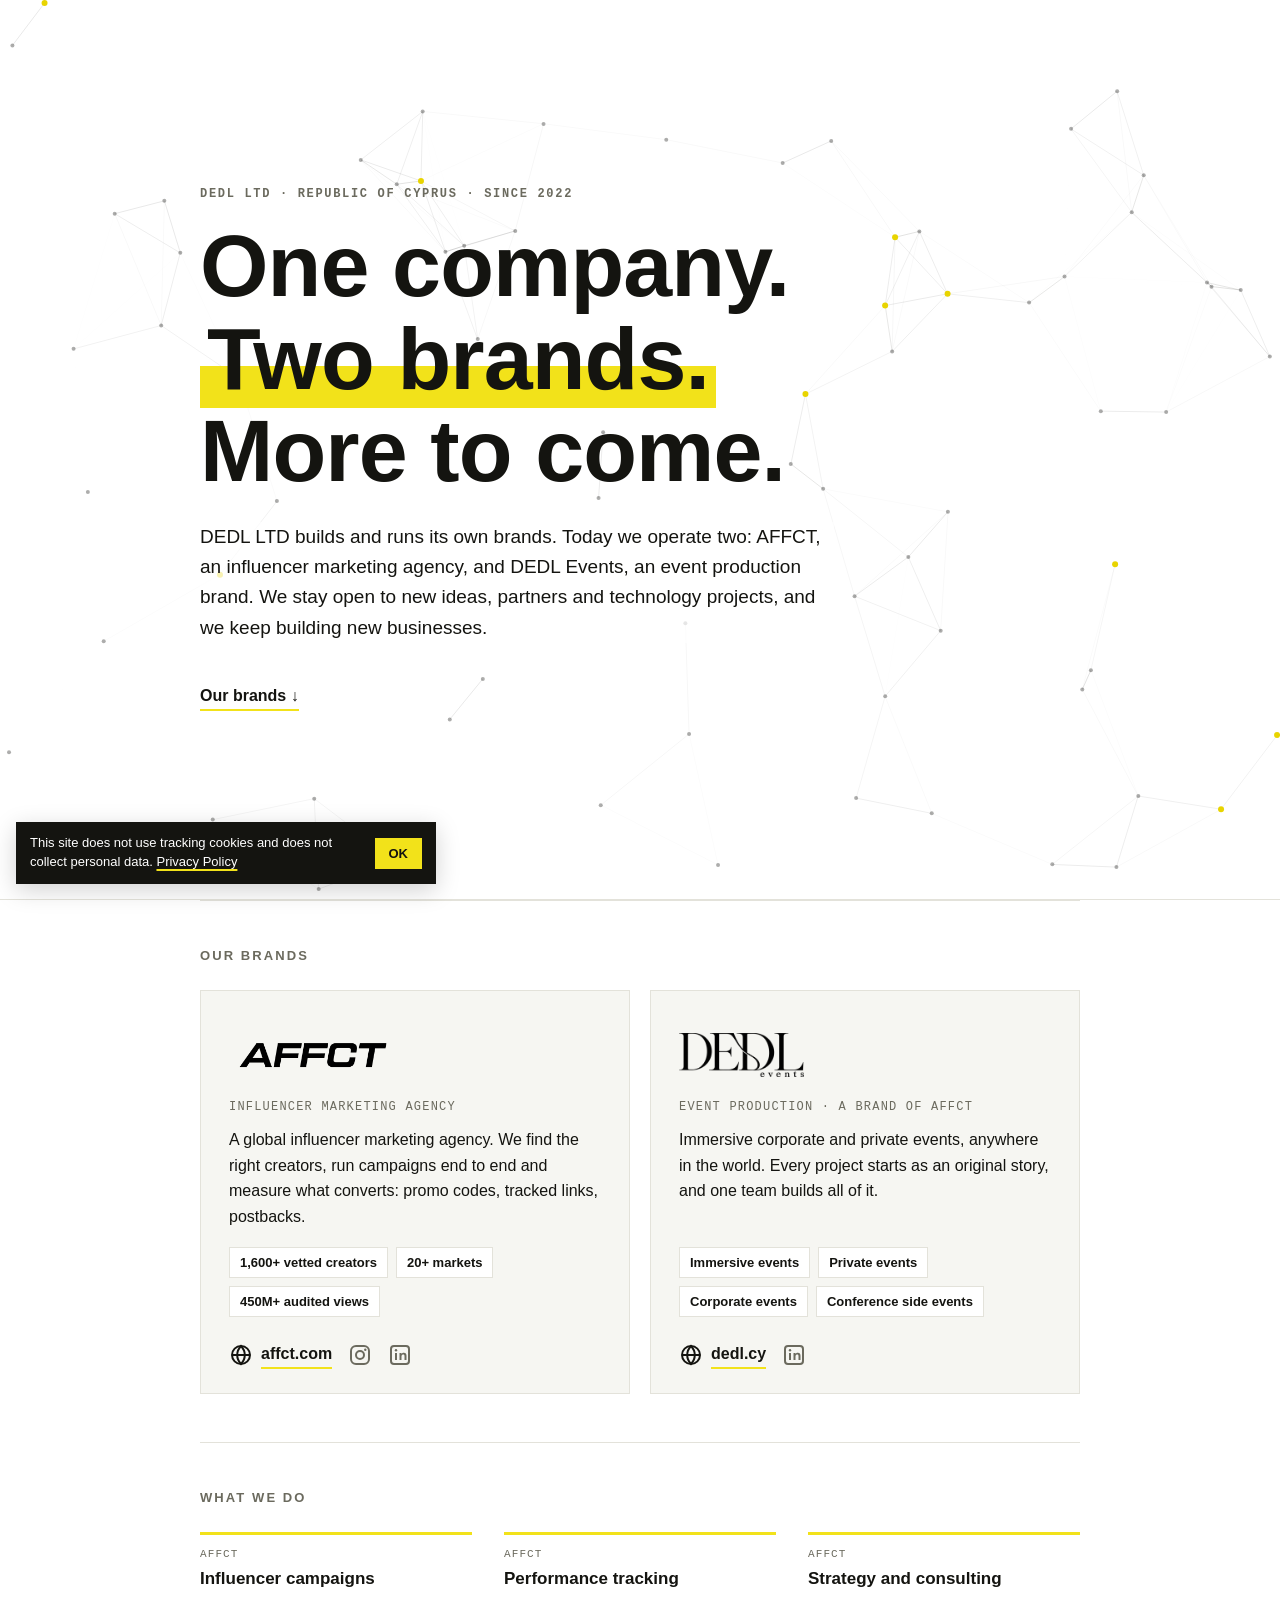
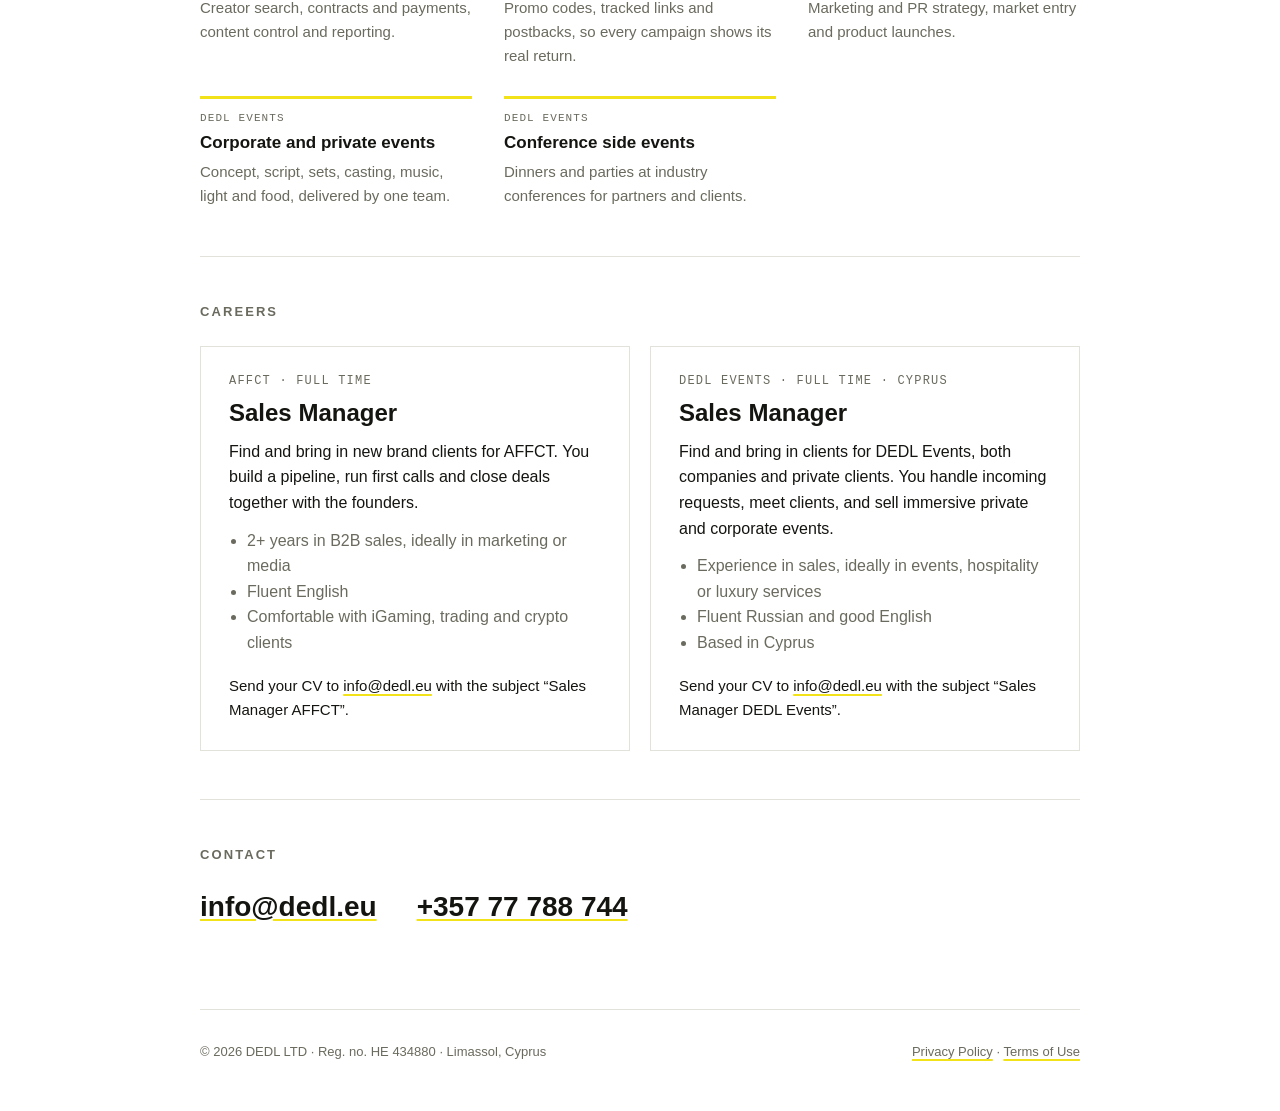
==== commit a0e6e175: "Fix privacy notice close, update event tags and vacancies Co-Authored-By: Claude Opus 5.5 <noreply@a" ====
--- a/index.html
+++ b/index.html
@@ -30,7 +30,7 @@
         <a class="logo" href="https://dedl.cy/" target="_blank" rel="noopener noreferrer" aria-label="DEDL Events website"><img src="dedl-events-logo.webp" alt="DEDL Events" width="600" height="215"></a>
         <p class="kind">Event production · a brand of AFFCT</p>
         <p>Immersive corporate and private events, anywhere in the world. Every project starts as an original story, and one team builds all of it.</p>
-        <ul class="facts"><li>Corporate events</li><li>Private events</li><li>Conference side events</li></ul>
+        <ul class="facts"><li>Immersive events</li><li>Private events</li><li>Corporate events</li><li>Conference side events</li></ul>
         <div class="links">
           <a href="https://dedl.cy/" target="_blank" rel="noopener noreferrer" aria-label="DEDL Events website"><svg viewBox="0 0 24 24" aria-hidden="true"><circle cx="12" cy="12" r="9" fill="none" stroke="currentColor" stroke-width="2"/><path d="M3 12h18M12 3c2.5 2.6 3.8 5.6 3.8 9s-1.3 6.4-3.8 9c-2.5-2.6-3.8-5.6-3.8-9S9.5 5.6 12 3z" fill="none" stroke="currentColor" stroke-width="2"/></svg><span>dedl.cy</span></a>
           <a class="icon" href="https://www.linkedin.com/company/dedl-events" target="_blank" rel="noopener noreferrer" aria-label="DEDL Events on LinkedIn"><svg viewBox="0 0 24 24" aria-hidden="true"><rect x="3" y="3" width="18" height="18" rx="3" fill="none" stroke="currentColor" stroke-width="2"/><rect x="7" y="10" width="2" height="7" fill="currentColor"/><circle cx="8" cy="7.2" r="1.2" fill="currentColor"/><path d="M11.5 17v-7h2v1.1c.5-.8 1.4-1.3 2.4-1.3 1.8 0 2.6 1.1 2.6 3V17h-2v-3.9c0-1-.4-1.6-1.2-1.6-.9 0-1.8.6-1.8 1.8V17z" fill="currentColor"/></svg></a>
@@ -57,15 +57,15 @@
         <p class="kind">AFFCT · Full time</p>
         <h3>Sales Manager</h3>
         <p>Find and bring in new brand clients for AFFCT. You build a pipeline, run first calls and close deals together with the founders.</p>
-        <ul><li>2+ years in B2B sales, ideally in marketing or media</li><li>Fluent English; Russian is a plus</li><li>Comfortable with iGaming, trading and crypto clients</li></ul>
-        <p class="apply">Send your CV to <a href="mailto:info@dedl.eu?subject=Sales%20Manager">info@dedl.eu</a> with the subject “Sales Manager”.</p>
+        <ul><li>2+ years in B2B sales, ideally in marketing or media</li><li>Fluent English</li><li>Comfortable with iGaming, trading and crypto clients</li></ul>
+        <p class="apply">Send your CV to <a href="mailto:info@dedl.eu?subject=Sales%20Manager%20AFFCT">info@dedl.eu</a> with the subject “Sales Manager AFFCT”.</p>
       </article>
       <article class="job">
-        <p class="kind">AFFCT · Full time</p>
-        <h3>Account Manager</h3>
-        <p>Lead client campaigns from brief to report. You keep the client informed, coordinate creators and the team, and make sure every campaign delivers.</p>
-        <ul><li>2+ years in account or project management</li><li>Experience with influencer or performance marketing</li><li>Fluent English; Russian is a plus</li></ul>
-        <p class="apply">Send your CV to <a href="mailto:info@dedl.eu?subject=Account%20Manager">info@dedl.eu</a> with the subject “Account Manager”.</p>
+        <p class="kind">DEDL Events · Full time · Cyprus</p>
+        <h3>Sales Manager</h3>
+        <p>Find and bring in clients for DEDL Events, both companies and private clients. You handle incoming requests, meet clients, and sell immersive private and corporate events.</p>
+        <ul><li>Experience in sales, ideally in events, hospitality or luxury services</li><li>Fluent Russian and good English</li><li>Based in Cyprus</li></ul>
+        <p class="apply">Send your CV to <a href="mailto:info@dedl.eu?subject=Sales%20Manager%20DEDL%20Events">info@dedl.eu</a> with the subject “Sales Manager DEDL Events”.</p>
       </article>
     </div>
   </section>
--- a/style.css
+++ b/style.css
@@ -93,3 +93,5 @@
 .notice a{color:var(--ink);text-decoration-color:var(--neon)}
 .notice button{flex:none;font:700 13px/1 var(--body);padding:9px 14px;border:0;background:var(--neon);color:var(--text);cursor:pointer}
 .notice button:focus-visible{outline:2px solid var(--ink);outline-offset:2px}
+
+.notice[hidden]{display:none}
